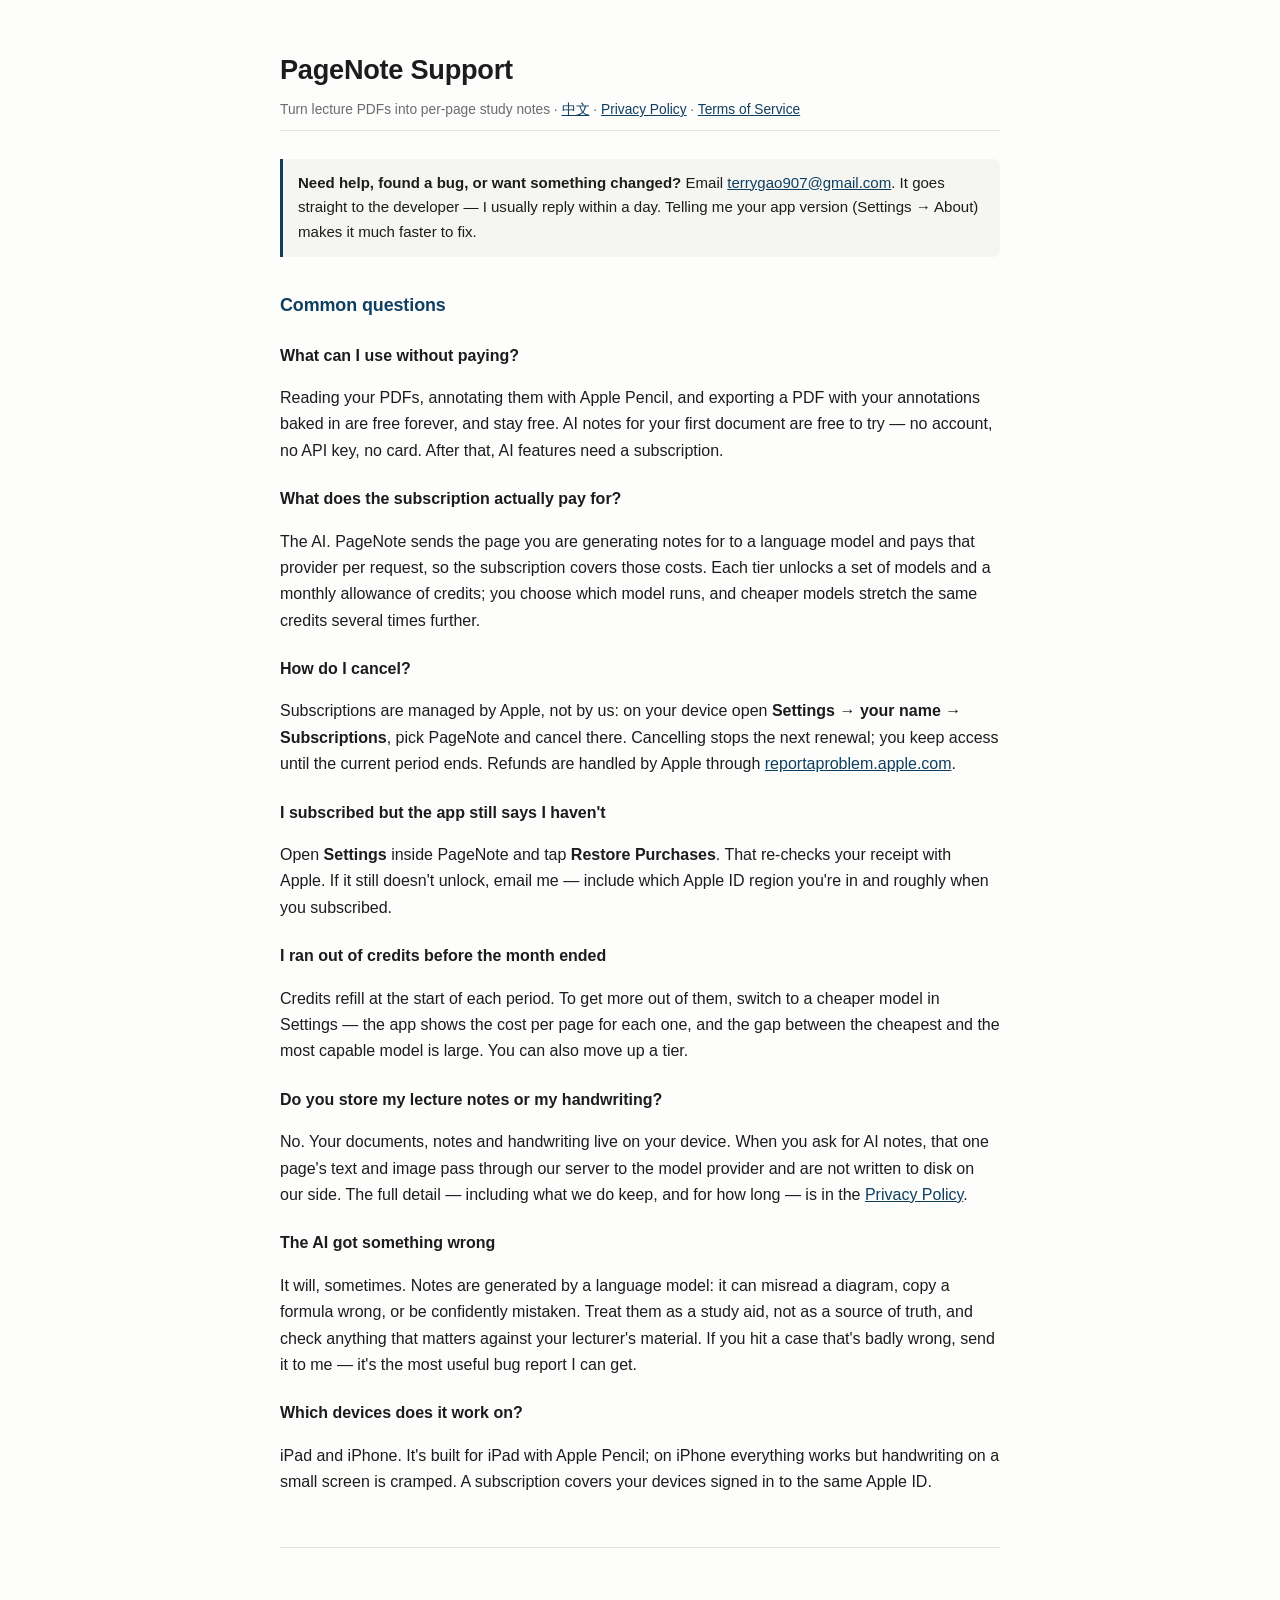
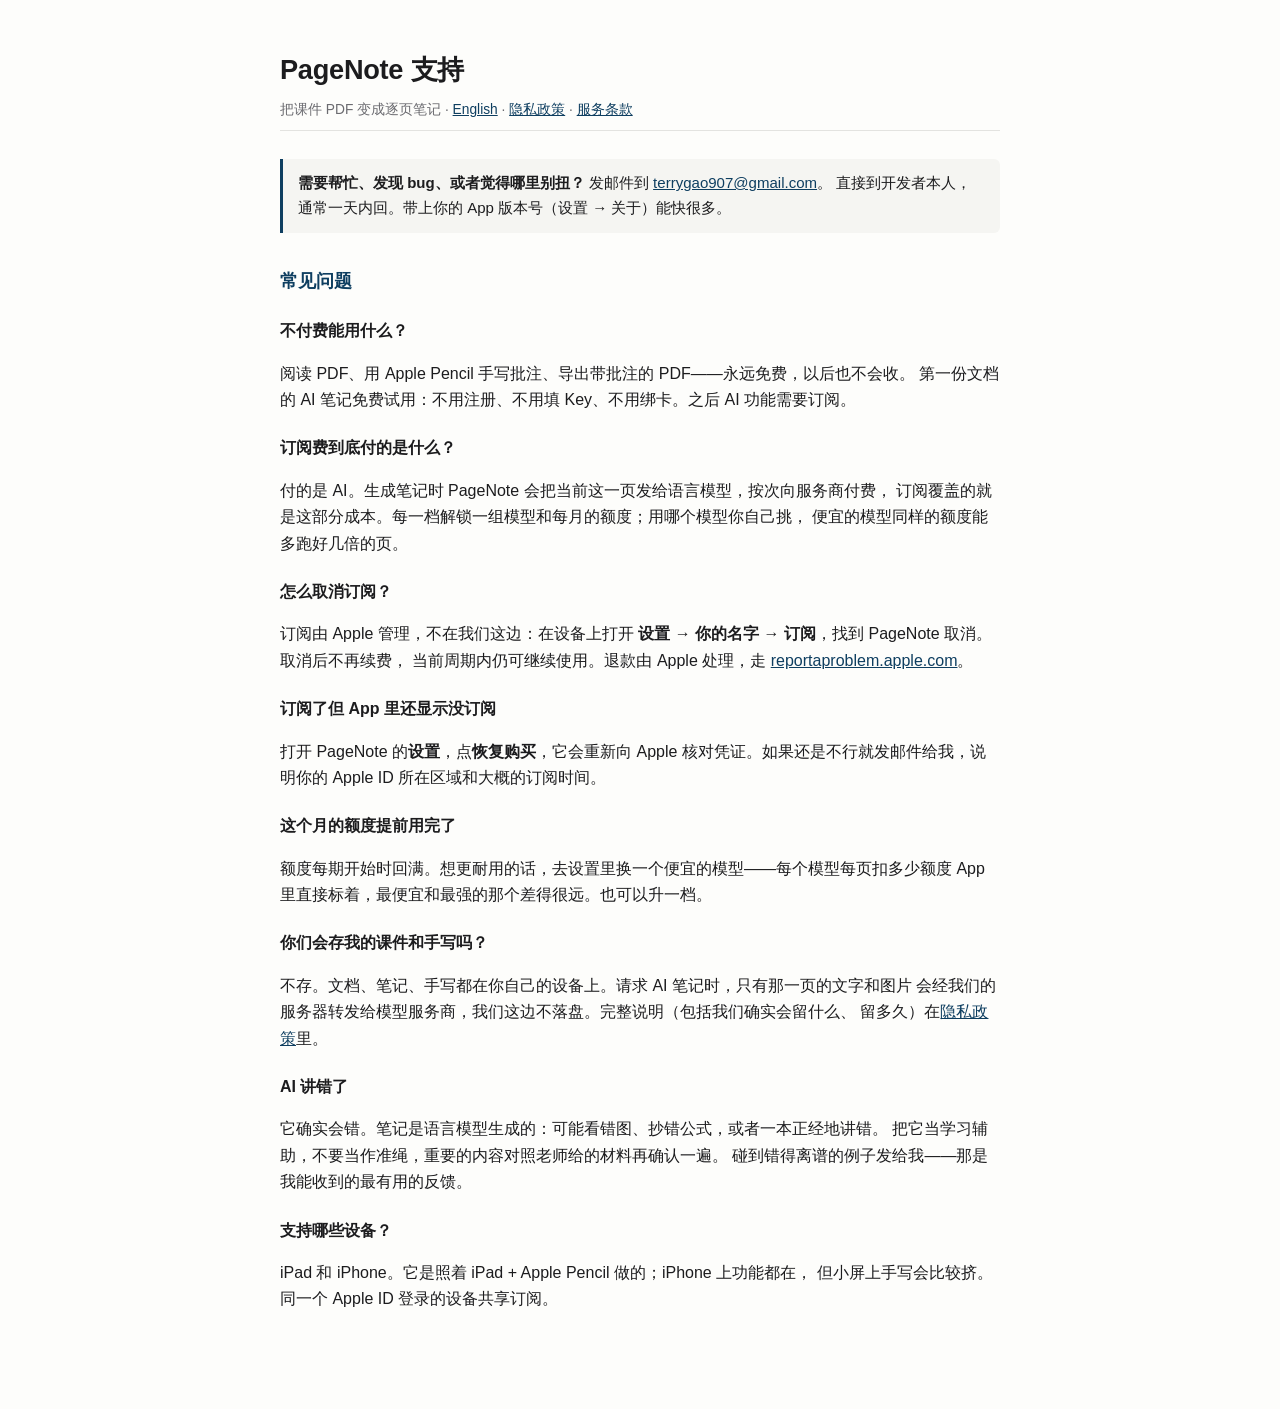
==== index.html @ 62ad8e16 "加支持页：ASC 的 Support URL 是必填项，站点根原来是 404" ====
<!doctype html>
<html lang="en">
<head>
<meta charset="utf-8">
<meta name="viewport" content="width=device-width,initial-scale=1">
<title>PageNote — Support</title>
<link rel="stylesheet" href="_style.css">
</head>
<body>
<main>

<header>
  <h1>PageNote Support</h1>
  <p class="meta">Turn lecture PDFs into per-page study notes · <a href="#zh">中文</a> ·
     <a href="privacy.html">Privacy Policy</a> · <a href="terms.html">Terms of Service</a></p>
</header>

<div class="note">
<p><strong>Need help, found a bug, or want something changed?</strong>
Email <a href="mailto:terrygao907@gmail.com">terrygao907@gmail.com</a>.
It goes straight to the developer — I usually reply within a day.
Telling me your app version (Settings → About) makes it much faster to fix.</p>
</div>

<h2>Common questions</h2>

<h3>What can I use without paying?</h3>
<p>Reading your PDFs, annotating them with Apple Pencil, and exporting a PDF with your
annotations baked in are free forever, and stay free. AI notes for your first document
are free to try — no account, no API key, no card. After that, AI features need a
subscription.</p>

<h3>What does the subscription actually pay for?</h3>
<p>The AI. PageNote sends the page you are generating notes for to a language model and
pays that provider per request, so the subscription covers those costs. Each tier unlocks
a set of models and a monthly allowance of credits; you choose which model runs, and
cheaper models stretch the same credits several times further.</p>

<h3>How do I cancel?</h3>
<p>Subscriptions are managed by Apple, not by us: on your device open
<strong>Settings → your name → Subscriptions</strong>, pick PageNote and cancel there.
Cancelling stops the next renewal; you keep access until the current period ends.
Refunds are handled by Apple through
<a href="https://reportaproblem.apple.com">reportaproblem.apple.com</a>.</p>

<h3>I subscribed but the app still says I haven't</h3>
<p>Open <strong>Settings</strong> inside PageNote and tap <strong>Restore Purchases</strong>.
That re-checks your receipt with Apple. If it still doesn't unlock, email me — include
which Apple ID region you're in and roughly when you subscribed.</p>

<h3>I ran out of credits before the month ended</h3>
<p>Credits refill at the start of each period. To get more out of them, switch to a
cheaper model in Settings — the app shows the cost per page for each one, and the gap
between the cheapest and the most capable model is large. You can also move up a tier.</p>

<h3>Do you store my lecture notes or my handwriting?</h3>
<p>No. Your documents, notes and handwriting live on your device. When you ask for AI
notes, that one page's text and image pass through our server to the model provider and
are not written to disk on our side. The full detail — including what we do keep, and for
how long — is in the <a href="privacy.html">Privacy Policy</a>.</p>

<h3>The AI got something wrong</h3>
<p>It will, sometimes. Notes are generated by a language model: it can misread a diagram,
copy a formula wrong, or be confidently mistaken. Treat them as a study aid, not as a
source of truth, and check anything that matters against your lecturer's material. If you
hit a case that's badly wrong, send it to me — it's the most useful bug report I can get.</p>

<h3>Which devices does it work on?</h3>
<p>iPad and iPhone. It's built for iPad with Apple Pencil; on iPhone everything works but
handwriting on a small screen is cramped. A subscription covers your devices signed in to
the same Apple ID.</p>

<hr>

<a id="zh"></a>
<header>
  <h1>PageNote 支持</h1>
  <p class="meta">把课件 PDF 变成逐页笔记 · <a href="#">English</a> ·
     <a href="privacy.html">隐私政策</a> · <a href="terms.html">服务条款</a></p>
</header>

<div class="note">
<p><strong>需要帮忙、发现 bug、或者觉得哪里别扭？</strong>
发邮件到 <a href="mailto:terrygao907@gmail.com">terrygao907@gmail.com</a>。
直接到开发者本人，通常一天内回。带上你的 App 版本号（设置 → 关于）能快很多。</p>
</div>

<h2>常见问题</h2>

<h3>不付费能用什么？</h3>
<p>阅读 PDF、用 Apple Pencil 手写批注、导出带批注的 PDF——永远免费，以后也不会收。
第一份文档的 AI 笔记免费试用：不用注册、不用填 Key、不用绑卡。之后 AI 功能需要订阅。</p>

<h3>订阅费到底付的是什么？</h3>
<p>付的是 AI。生成笔记时 PageNote 会把当前这一页发给语言模型，按次向服务商付费，
订阅覆盖的就是这部分成本。每一档解锁一组模型和每月的额度；用哪个模型你自己挑，
便宜的模型同样的额度能多跑好几倍的页。</p>

<h3>怎么取消订阅？</h3>
<p>订阅由 Apple 管理，不在我们这边：在设备上打开
<strong>设置 → 你的名字 → 订阅</strong>，找到 PageNote 取消。取消后不再续费，
当前周期内仍可继续使用。退款由 Apple 处理，走
<a href="https://reportaproblem.apple.com">reportaproblem.apple.com</a>。</p>

<h3>订阅了但 App 里还显示没订阅</h3>
<p>打开 PageNote 的<strong>设置</strong>，点<strong>恢复购买</strong>，它会重新向
Apple 核对凭证。如果还是不行就发邮件给我，说明你的 Apple ID 所在区域和大概的订阅时间。</p>

<h3>这个月的额度提前用完了</h3>
<p>额度每期开始时回满。想更耐用的话，去设置里换一个便宜的模型——每个模型每页扣多少额度
App 里直接标着，最便宜和最强的那个差得很远。也可以升一档。</p>

<h3>你们会存我的课件和手写吗？</h3>
<p>不存。文档、笔记、手写都在你自己的设备上。请求 AI 笔记时，只有那一页的文字和图片
会经我们的服务器转发给模型服务商，我们这边不落盘。完整说明（包括我们确实会留什么、
留多久）在<a href="privacy.html">隐私政策</a>里。</p>

<h3>AI 讲错了</h3>
<p>它确实会错。笔记是语言模型生成的：可能看错图、抄错公式，或者一本正经地讲错。
把它当学习辅助，不要当作准绳，重要的内容对照老师给的材料再确认一遍。
碰到错得离谱的例子发给我——那是我能收到的最有用的反馈。</p>

<h3>支持哪些设备？</h3>
<p>iPad 和 iPhone。它是照着 iPad + Apple Pencil 做的；iPhone 上功能都在，
但小屏上手写会比较挤。同一个 Apple ID 登录的设备共享订阅。</p>

</main>
</body>
</html>
---- _style.css ----
:root{--bg:#fdfdfb;--fg:#1c1c1e;--mut:#6b6b70;--line:#e3e3e0;--accent:#0e3e60;--card:#f5f5f2}
@media (prefers-color-scheme:dark){:root{--bg:#141416;--fg:#ececee;--mut:#9a9aa0;--line:#2c2c30;--accent:#7fb4dc;--card:#1d1d20}}
*{box-sizing:border-box}
body{margin:0;padding:0 20px 80px;background:var(--bg);color:var(--fg);
  font:16px/1.65 -apple-system,BlinkMacSystemFont,"Segoe UI",Roboto,"Helvetica Neue",
  "PingFang SC","Hiragino Sans GB","Microsoft YaHei",sans-serif;
  -webkit-text-size-adjust:100%}
main{max-width:720px;margin:0 auto}
header{padding:48px 0 8px;border-bottom:1px solid var(--line);margin-bottom:28px}
h1{font-size:1.7rem;margin:0 0 6px;letter-spacing:-.01em}
h2{font-size:1.12rem;margin:34px 0 10px;color:var(--accent);letter-spacing:-.005em}
h3{font-size:1rem;margin:22px 0 6px}
p,li{color:var(--fg)}
.meta{color:var(--mut);font-size:.86rem;margin:0}
ul{padding-left:1.25em}
li{margin:.35em 0}
table{border-collapse:collapse;width:100%;margin:14px 0;font-size:.93rem;display:block;overflow-x:auto}
th,td{border:1px solid var(--line);padding:9px 11px;text-align:left;vertical-align:top}
th{background:var(--card);font-weight:600}
code{background:var(--card);padding:1px 5px;border-radius:4px;font-size:.88em}
.note{background:var(--card);border-left:3px solid var(--accent);padding:12px 15px;margin:18px 0;border-radius:0 6px 6px 0}
.note p{margin:0;font-size:.94rem}
hr{border:0;border-top:1px solid var(--line);margin:52px 0}
a{color:var(--accent)}
footer{margin-top:44px;padding-top:18px;border-top:1px solid var(--line);color:var(--mut);font-size:.86rem}
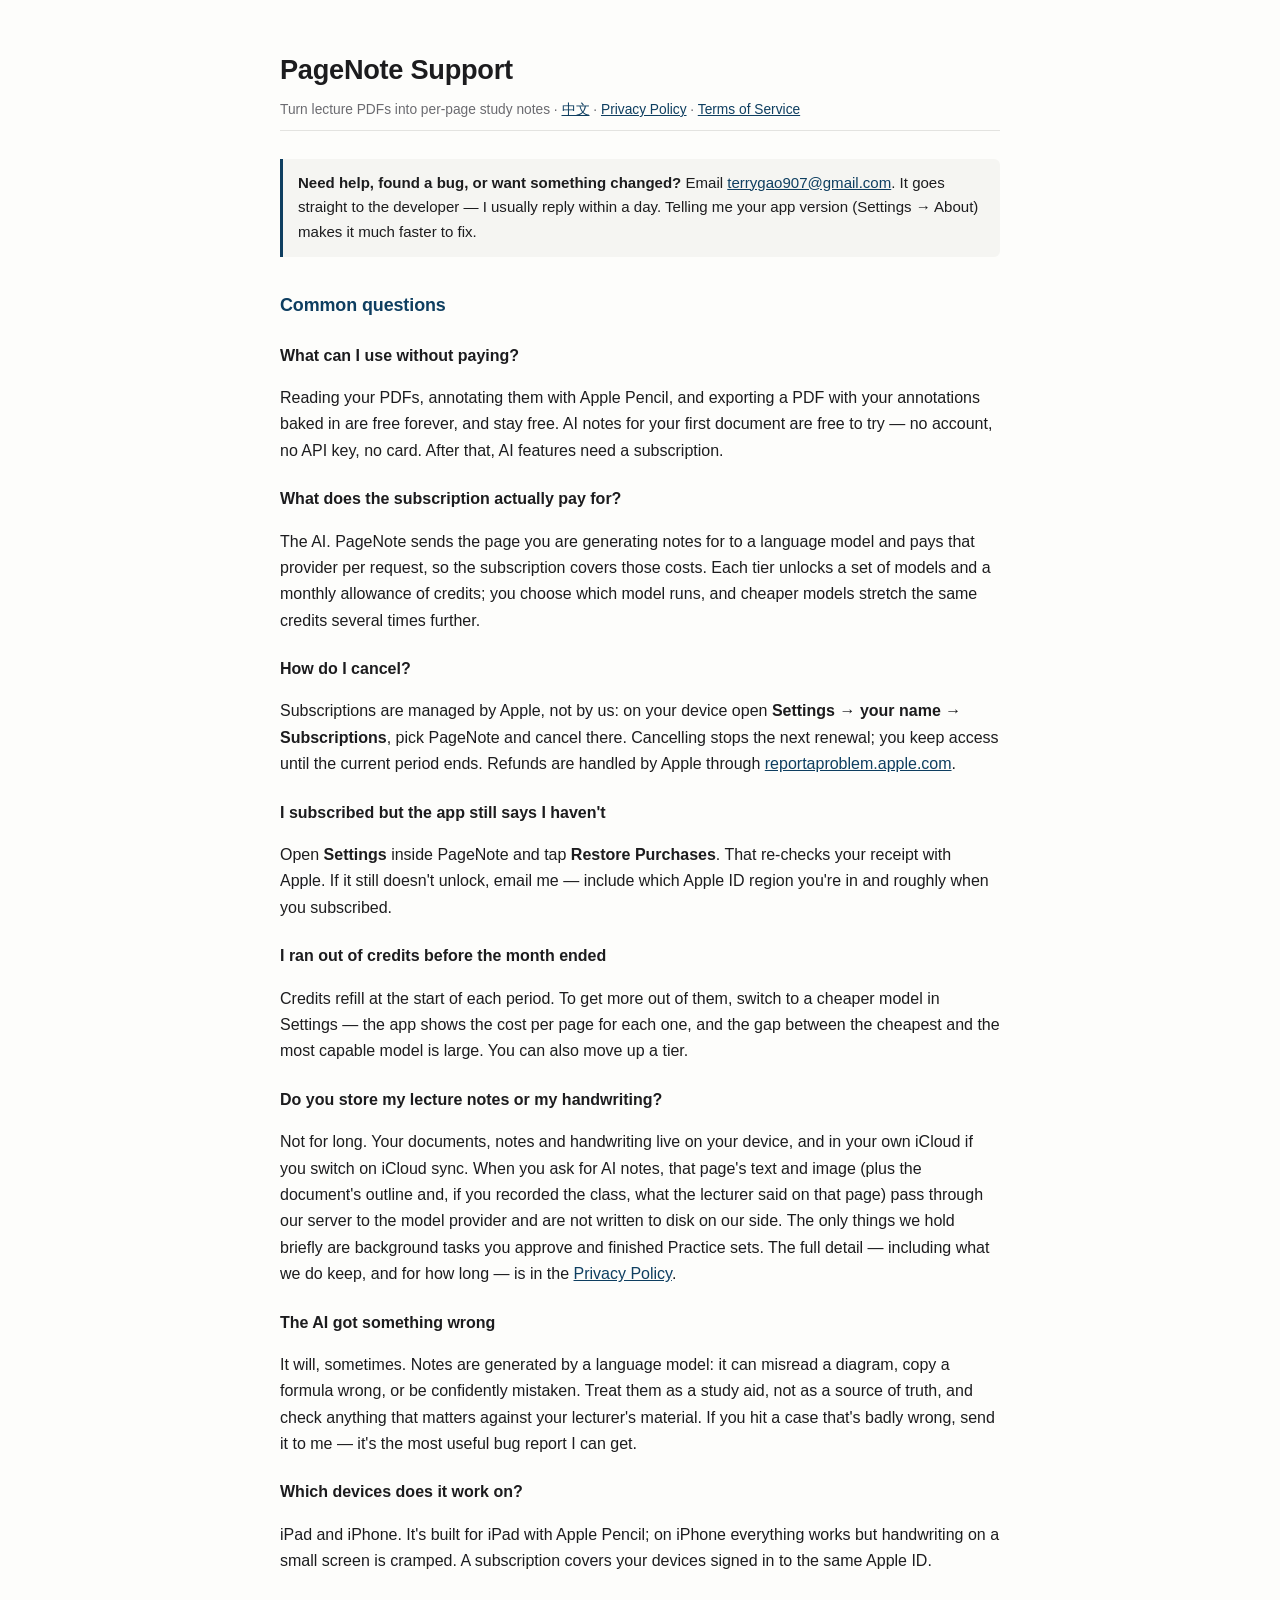
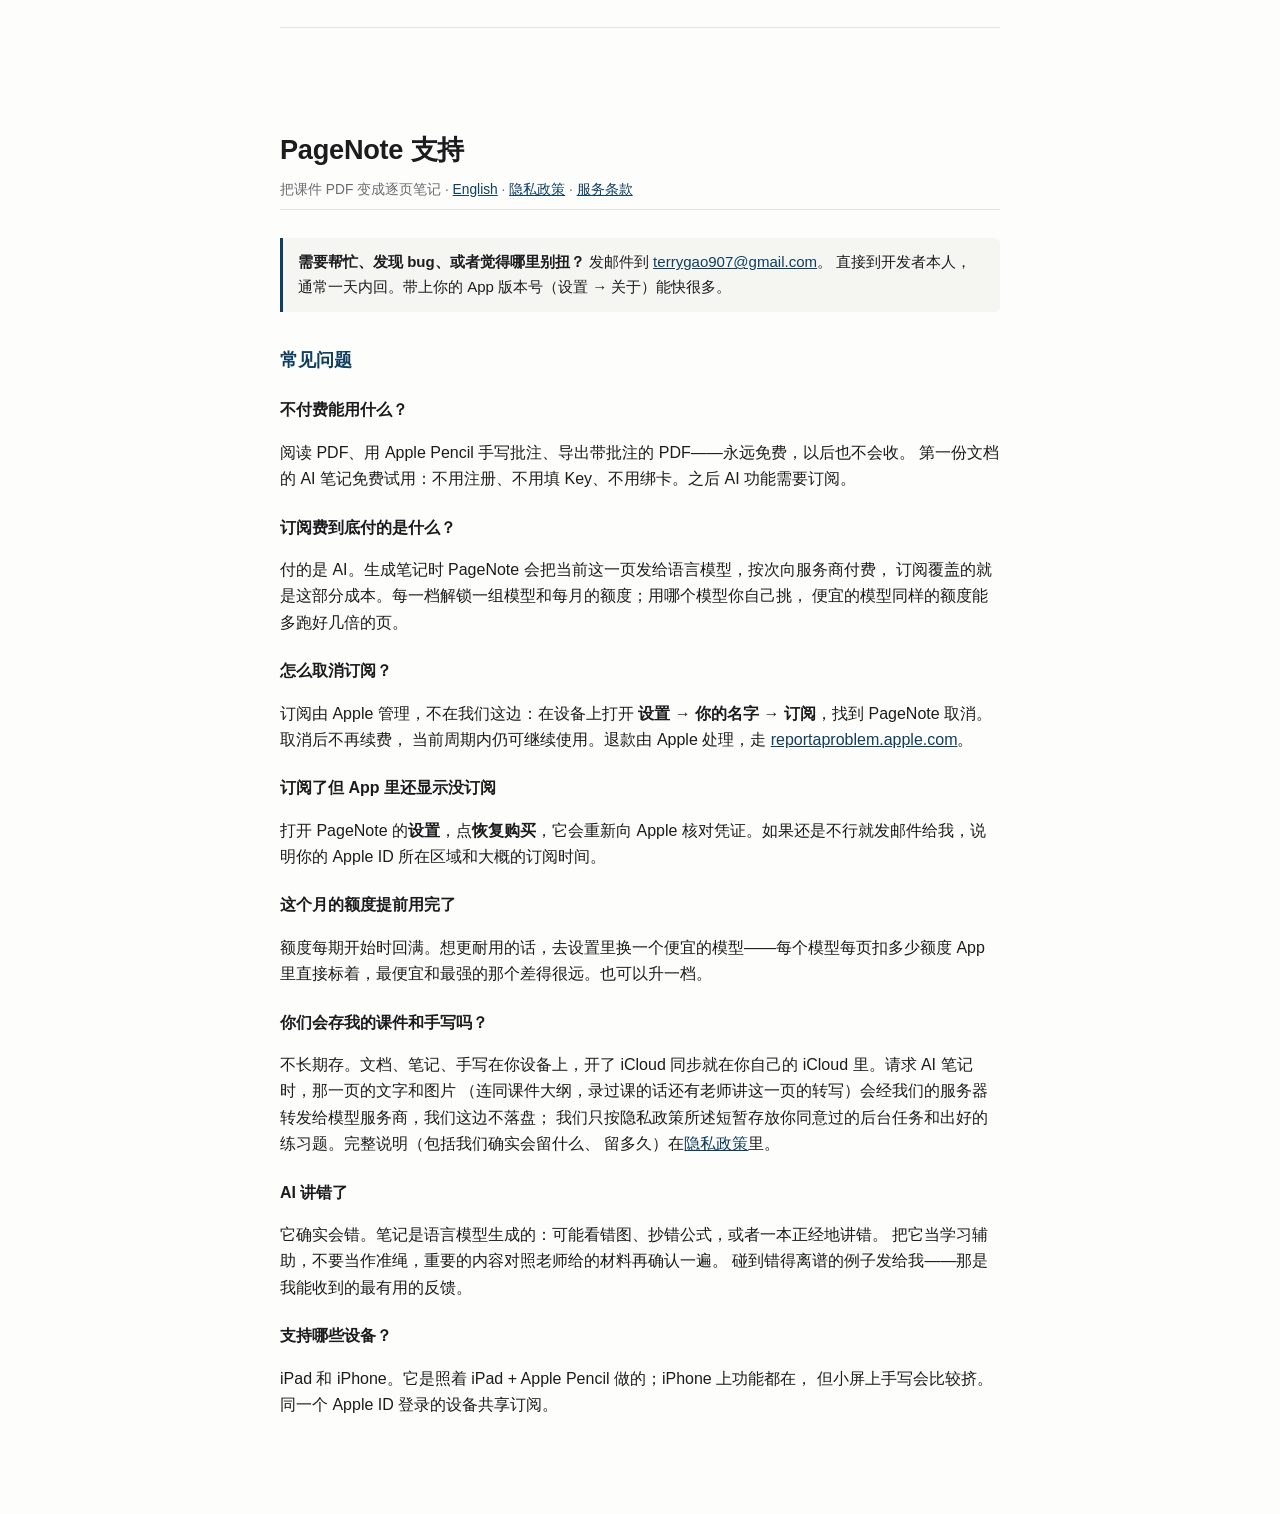
==== commit 9d755f8f: "隐私政策 10/05 版：照代码补齐实际外发的数据；App 两处说明跟着改 10/02 的草稿推之前让三路复核对着代码逐条核（两轮），改了这些写错或漏写的： - 课上你自己点的生成、追问、「没懂这条」" ====
--- a/index.html
+++ b/index.html
@@ -54,9 +54,11 @@
 between the cheapest and the most capable model is large. You can also move up a tier.</p>
 
 <h3>Do you store my lecture notes or my handwriting?</h3>
-<p>No. Your documents, notes and handwriting live on your device. When you ask for AI
-notes, that one page's text and image pass through our server to the model provider and
-are not written to disk on our side. The full detail — including what we do keep, and for
+<p>Not for long. Your documents, notes and handwriting live on your device, and in your own
+iCloud if you switch on iCloud sync. When you ask for AI notes, that page's text and image (plus
+the document's outline and, if you recorded the class, what the lecturer said on that page) pass
+through our server to the model provider and are not written to disk on our side. The only things
+we hold briefly are background tasks you approve and finished Practice sets. The full detail — including what we do keep, and for
 how long — is in the <a href="privacy.html">Privacy Policy</a>.</p>
 
 <h3>The AI got something wrong</h3>
@@ -111,8 +113,9 @@
 App 里直接标着，最便宜和最强的那个差得很远。也可以升一档。</p>
 
 <h3>你们会存我的课件和手写吗？</h3>
-<p>不存。文档、笔记、手写都在你自己的设备上。请求 AI 笔记时，只有那一页的文字和图片
-会经我们的服务器转发给模型服务商，我们这边不落盘。完整说明（包括我们确实会留什么、
+<p>不长期存。文档、笔记、手写在你设备上，开了 iCloud 同步就在你自己的 iCloud 里。请求 AI 笔记时，那一页的文字和图片
+（连同课件大纲，录过课的话还有老师讲这一页的转写）会经我们的服务器转发给模型服务商，我们这边不落盘；
+我们只按隐私政策所述短暂存放你同意过的后台任务和出好的练习题。完整说明（包括我们确实会留什么、
 留多久）在<a href="privacy.html">隐私政策</a>里。</p>
 
 <h3>AI 讲错了</h3>
